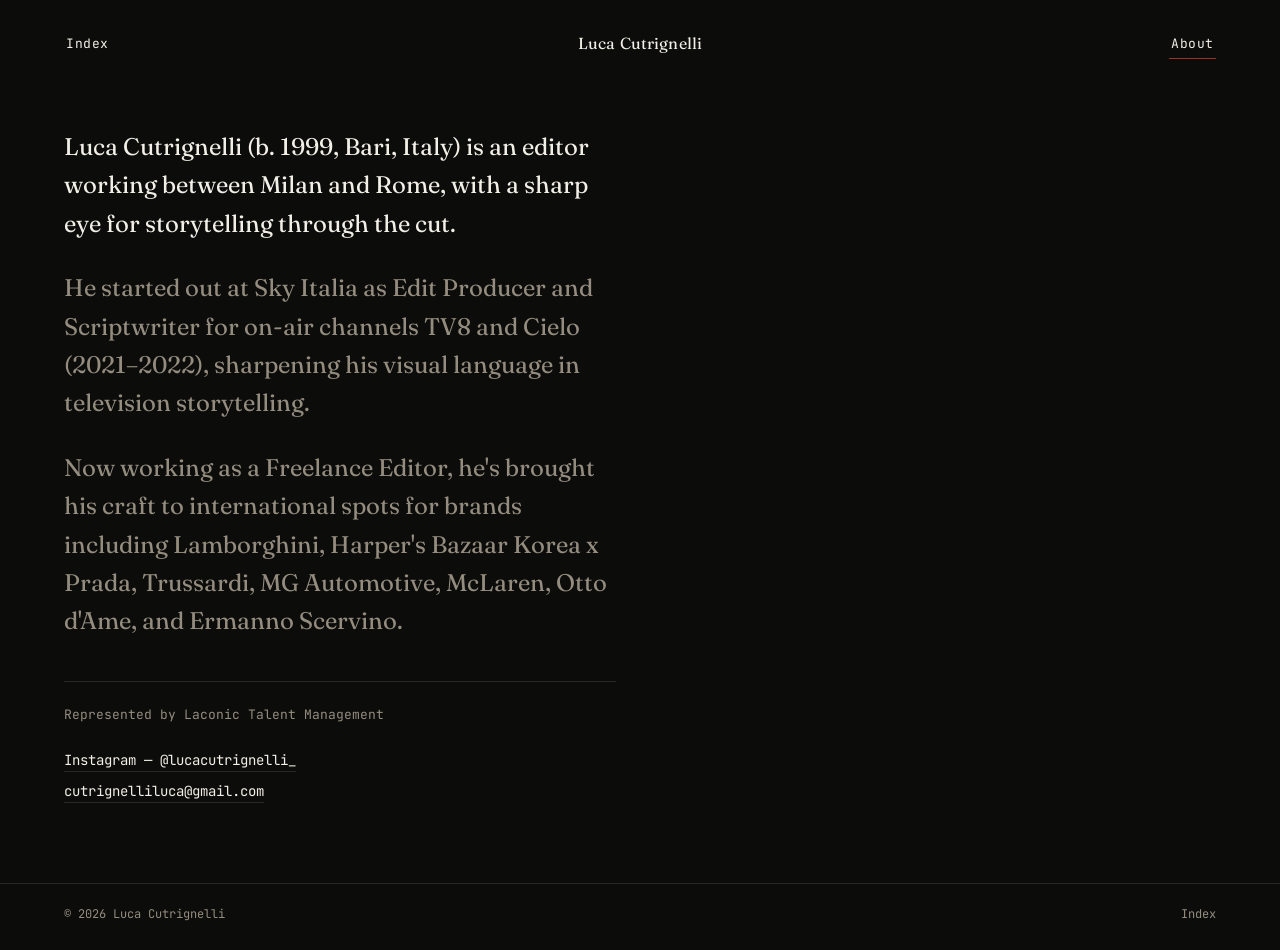
==== about.html @ c06a1e19 "Add files via upload" ====
<!DOCTYPE html>
<html lang="en">
<head>
<meta charset="UTF-8">
<meta name="viewport" content="width=device-width, initial-scale=1, viewport-fit=cover">
<title>About — Luca Cutrignelli</title>
<meta name="description" content="Luca Cutrignelli (b. 1999, Bari, Italy) is a video editor working between Milan and Rome.">
<link rel="preconnect" href="https://fonts.googleapis.com">
<link rel="preconnect" href="https://fonts.gstatic.com" crossorigin>
<link href="https://fonts.googleapis.com/css2?family=Fraunces:opsz,wght@9..144,400;9..144,500&family=JetBrains+Mono:wght@400;500&display=swap" rel="stylesheet">
<link rel="stylesheet" href="styles.css">
</head>
<body>

<header class="nav">
  <a class="nav-link" href="work.html">Index</a>
  <a class="nav-name" href="index.html">Luca Cutrignelli</a>
  <a class="nav-link is-active" href="about.html">About</a>
</header>

<main class="about-page">
  <div class="about-wrap">

    <div class="about-bio">
      <p>Luca Cutrignelli (b. 1999, Bari, Italy) is an editor working between Milan and Rome, with a sharp eye for storytelling through the cut.</p>

      <p class="dim">He started out at Sky Italia as Edit Producer and Scriptwriter for on-air channels TV8 and Cielo (2021–2022), sharpening his visual language in television storytelling.</p>

      <p class="dim">Now working as a Freelance Editor, he's brought his craft to international spots for brands including Lamborghini, Harper's Bazaar Korea x Prada, Trussardi, MG Automotive, McLaren, Otto d'Ame, and Ermanno Scervino.</p>
    </div>

    <div class="about-rep">Represented by Laconic Talent Management</div>

    <div class="about-contact">
      <a href="https://www.instagram.com/lucacutrignelli_" target="_blank" rel="noopener">Instagram — @lucacutrignelli_</a>
      <a href="mailto:cutrignelliluca@gmail.com">cutrignelliluca@gmail.com</a>
    </div>

  </div>

  <footer class="site-footer">
    <span>© 2026 Luca Cutrignelli</span>
    <span>
      <a href="work.html">Index</a>
    </span>
  </footer>
</main>

</body>
</html>
---- styles.css ----
/* ============================================================
   Luca Cutrignelli — Portfolio
   Design tokens
   ============================================================ */

:root {
  --bg: #0c0c0b;
  --fg: #f2efe7;
  --muted: #948d7f;
  --muted-dim: #605a4d;
  --rule: #2a2822;
  --accent: #9a3324;

  --serif: "Fraunces", Georgia, "Times New Roman", serif;
  --mono: "JetBrains Mono", "SFMono-Regular", Consolas, "Liberation Mono", monospace;

  --nav-h: 88px;
  --side-pad: clamp(20px, 5vw, 64px);
}

* { box-sizing: border-box; }

html { scroll-behavior: smooth; }

body {
  margin: 0;
  background: var(--bg);
  color: var(--fg);
  font-family: var(--mono);
  -webkit-font-smoothing: antialiased;
}

a { color: inherit; text-decoration: none; }

img { max-width: 100%; display: block; }

::selection { background: var(--accent); color: var(--fg); }

@media (prefers-reduced-motion: reduce) {
  *, *::before, *::after { animation-duration: 0.01ms !important; transition-duration: 0.01ms !important; }
}

/* ---------- Nav ---------- */

.nav {
  position: fixed;
  top: 0; left: 0; right: 0;
  height: var(--nav-h);
  display: flex;
  align-items: center;
  justify-content: space-between;
  padding: 0 var(--side-pad);
  z-index: 50;
  font-family: var(--mono);
  font-size: 13px;
  letter-spacing: 0.04em;
}

.nav-link {
  color: var(--fg);
  padding: 6px 2px;
  border-bottom: 1px solid transparent;
  transition: border-color 0.2s ease, color 0.2s ease;
}

.nav-link:hover,
.nav-link.is-active {
  border-color: var(--accent);
  color: var(--fg);
}

.nav-name {
  font-family: var(--serif);
  font-size: 16px;
  letter-spacing: 0.01em;
  text-align: center;
  line-height: 1.2;
}

/* ---------- Footer ---------- */

.site-footer {
  position: relative;
  display: flex;
  align-items: center;
  justify-content: space-between;
  padding: 22px var(--side-pad) 28px;
  font-family: var(--mono);
  font-size: 12px;
  color: var(--muted);
  border-top: 1px solid var(--rule);
}

.site-footer a { color: var(--muted); transition: color 0.2s ease; }
.site-footer a:hover { color: var(--fg); }

.site-footer .sep { color: var(--muted-dim); margin: 0 10px; }

/* ============================================================
   HOME
   ============================================================ */

.hero {
  position: relative;
  width: 100%;
  height: 100svh;
  overflow: hidden;
  background: #000;
}

.hero-video-wrap {
  position: absolute;
  inset: 0;
  overflow: hidden;
}

.hero-video-wrap iframe {
  position: absolute;
  top: 50%;
  left: 50%;
  width: 177.78vh;
  height: 100vh;
  min-width: 100vw;
  min-height: 56.25vw;
  transform: translate(-50%, -50%);
  pointer-events: none;
  border: 0;
}

.hero-scrim {
  position: absolute;
  inset: 0;
  background:
    linear-gradient(180deg, rgba(12,12,11,0.65) 0%, rgba(12,12,11,0.05) 22%, rgba(12,12,11,0.05) 70%, rgba(12,12,11,0.75) 100%);
  pointer-events: none;
}

.hero-center {
  position: relative;
  height: 100%;
  display: flex;
  flex-direction: column;
  align-items: center;
  justify-content: center;
  text-align: center;
  padding: 0 24px;
}

.hero-name {
  font-family: var(--serif);
  font-weight: 500;
  font-size: clamp(34px, 7vw, 74px);
  letter-spacing: 0.005em;
  line-height: 1.05;
}

.hero-role {
  margin-top: 14px;
  font-family: var(--mono);
  font-size: 13px;
  letter-spacing: 0.06em;
  color: var(--muted);
}

.hero-social {
  position: absolute;
  bottom: 26px;
  left: 0; right: 0;
  display: flex;
  justify-content: center;
  gap: 18px;
  font-size: 12px;
  letter-spacing: 0.04em;
  color: var(--muted);
}

.hero-social a { transition: color 0.2s ease; }
.hero-social a:hover { color: var(--fg); }

/* ============================================================
   WORK INDEX
   ============================================================ */

.index-page { padding-top: calc(var(--nav-h) + 24px); min-height: 100svh; display: flex; flex-direction: column; }

.index-intro {
  padding: 8px var(--side-pad) 32px;
  max-width: 640px;
  font-family: var(--serif);
  font-size: clamp(18px, 2.4vw, 24px);
  color: var(--muted);
  line-height: 1.5;
}

.work-list {
  flex: 1;
  border-top: 1px solid var(--rule);
}

.work-row {
  position: relative;
  display: grid;
  grid-template-columns: 56px 1fr auto;
  align-items: center;
  gap: 24px;
  padding: 30px var(--side-pad);
  border-bottom: 1px solid var(--rule);
  overflow: hidden;
}

.work-row:hover .work-title { color: var(--fg); }
.work-row:hover .work-preview { opacity: 1; transform: translateY(-50%) scale(1); }

.work-num {
  font-family: var(--mono);
  font-size: 13px;
  color: var(--muted-dim);
}

.work-main { min-width: 0; }

.work-title {
  font-family: var(--serif);
  font-size: clamp(24px, 4.4vw, 44px);
  line-height: 1.15;
  color: var(--muted);
  transition: color 0.25s ease;
}

.work-client {
  margin-top: 6px;
  font-family: var(--mono);
  font-size: 12px;
  letter-spacing: 0.05em;
  color: var(--muted-dim);
}

.work-year {
  font-family: var(--mono);
  font-size: 12px;
  color: var(--muted-dim);
  white-space: nowrap;
}

.work-preview {
  position: absolute;
  right: var(--side-pad);
  top: 50%;
  width: 200px;
  height: 120px;
  transform: translateY(-50%) scale(0.96);
  opacity: 0;
  transition: opacity 0.25s ease, transform 0.25s ease;
  background: #17150f center/cover no-repeat;
  pointer-events: none;
  z-index: 2;
}

@media (max-width: 720px) {
  .work-preview { display: none; }
  .work-row { grid-template-columns: 40px 1fr; }
  .work-year { display: none; }
}

/* ============================================================
   PROJECT PAGE
   ============================================================ */

.project-page { padding-top: var(--nav-h); }

.project-player {
  position: relative;
  width: 100%;
  aspect-ratio: 16 / 9;
  background: #000;
}

.project-player iframe {
  position: absolute;
  inset: 0;
  width: 100%;
  height: 100%;
  border: 0;
}

.project-head {
  padding: 40px var(--side-pad) 8px;
  border-bottom: 1px solid var(--rule);
}

.project-title {
  font-family: var(--serif);
  font-size: clamp(26px, 4vw, 42px);
  line-height: 1.15;
}

.project-meta {
  margin-top: 10px;
  padding-bottom: 32px;
  font-family: var(--mono);
  font-size: 12px;
  letter-spacing: 0.05em;
  color: var(--muted);
}

.credits {
  padding: 40px var(--side-pad);
  border-bottom: 1px solid var(--rule);
}

.credits-label {
  font-family: var(--mono);
  font-size: 12px;
  letter-spacing: 0.08em;
  color: var(--muted-dim);
  margin-bottom: 24px;
}

.credits-grid {
  display: grid;
  grid-template-columns: 160px 1fr;
  row-gap: 14px;
  max-width: 640px;
  font-size: 14px;
}

.credits-grid dt { color: var(--muted); font-family: var(--mono); }
.credits-grid dd { margin: 0; font-family: var(--serif); font-size: 16px; }

@media (max-width: 560px) {
  .credits-grid { grid-template-columns: 1fr; row-gap: 4px; }
  .credits-grid dt { margin-top: 10px; }
}

.project-nav {
  display: grid;
  grid-template-columns: 1fr 1fr;
}

.project-nav a {
  padding: 30px var(--side-pad);
  font-family: var(--mono);
  font-size: 12px;
  letter-spacing: 0.05em;
  color: var(--muted);
  transition: color 0.2s ease, background 0.2s ease;
}

.project-nav a:first-child { border-right: 1px solid var(--rule); }
.project-nav a:hover { color: var(--fg); background: #131210; }

.project-nav .dir-label { display: block; color: var(--muted-dim); margin-bottom: 8px; }
.project-nav .dir-title { display: block; font-family: var(--serif); font-size: 18px; color: var(--fg); }

/* ============================================================
   ABOUT
   ============================================================ */

.about-page { padding-top: calc(var(--nav-h) + 40px); min-height: 100svh; }

.about-wrap {
  max-width: 680px;
  padding: 0 var(--side-pad) 80px;
}

.about-bio p {
  font-family: var(--serif);
  font-size: clamp(19px, 2.6vw, 24px);
  line-height: 1.6;
  color: var(--fg);
  margin: 0 0 26px;
}

.about-bio p.dim { color: var(--muted); }

.about-rep {
  margin-top: 40px;
  padding-top: 24px;
  border-top: 1px solid var(--rule);
  font-family: var(--mono);
  font-size: 13px;
  color: var(--muted);
}

.about-contact {
  margin-top: 28px;
  display: flex;
  flex-direction: column;
  gap: 10px;
  font-family: var(--mono);
  font-size: 14px;
}

.about-contact a { color: var(--fg); border-bottom: 1px solid var(--rule); width: fit-content; padding-bottom: 2px; transition: border-color 0.2s ease; }
.about-contact a:hover { border-color: var(--accent); }
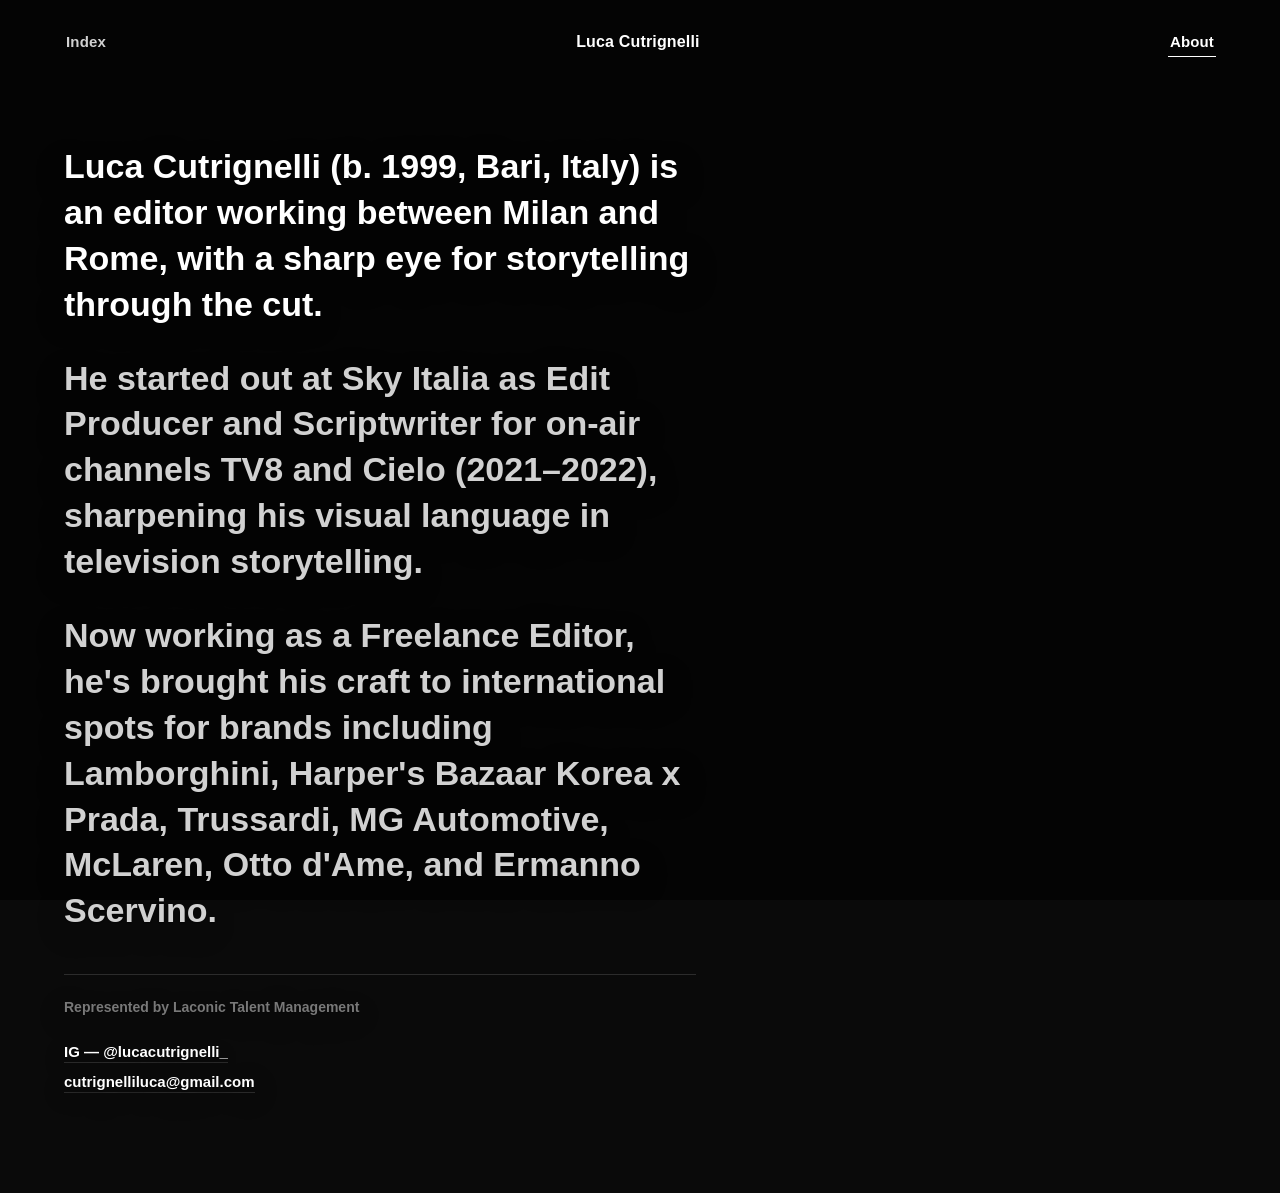
==== commit 26e1e3c6: "Add files via upload Update desig" ====
--- a/about.html
+++ b/about.html
@@ -5,12 +5,22 @@
 <meta name="viewport" content="width=device-width, initial-scale=1, viewport-fit=cover">
 <title>About — Luca Cutrignelli</title>
 <meta name="description" content="Luca Cutrignelli (b. 1999, Bari, Italy) is a video editor working between Milan and Rome.">
+<link rel="icon" href="favicon.png">
 <link rel="preconnect" href="https://fonts.googleapis.com">
 <link rel="preconnect" href="https://fonts.gstatic.com" crossorigin>
-<link href="https://fonts.googleapis.com/css2?family=Fraunces:opsz,wght@9..144,400;9..144,500&family=JetBrains+Mono:wght@400;500&display=swap" rel="stylesheet">
+<link href="https://fonts.googleapis.com/css2?family=Inter:wght@500;600;700;800;900&display=swap" rel="stylesheet">
 <link rel="stylesheet" href="styles.css">
 </head>
 <body>
+
+<div class="page-bg">
+  <iframe
+    src="https://www.youtube.com/embed/_Oqr3HmLpjU?autoplay=1&mute=1&loop=1&playlist=_Oqr3HmLpjU&controls=0&showinfo=0&rel=0&modestbranding=1&playsinline=1&iv_load_policy=3"
+    title="Background"
+    allow="autoplay; encrypted-media"
+    referrerpolicy="strict-origin-when-cross-origin">
+  </iframe>
+</div>
 
 <header class="nav">
   <a class="nav-link" href="work.html">Index</a>
@@ -22,28 +32,21 @@
   <div class="about-wrap">
 
     <div class="about-bio">
-      <p>Luca Cutrignelli (b. 1999, Bari, Italy) is an editor working between Milan and Rome, with a sharp eye for storytelling through the cut.</p>
+      <p class="legible">Luca Cutrignelli (b. 1999, Bari, Italy) is an editor working between Milan and Rome, with a sharp eye for storytelling through the cut.</p>
 
-      <p class="dim">He started out at Sky Italia as Edit Producer and Scriptwriter for on-air channels TV8 and Cielo (2021–2022), sharpening his visual language in television storytelling.</p>
+      <p class="dim legible">He started out at Sky Italia as Edit Producer and Scriptwriter for on-air channels TV8 and Cielo (2021–2022), sharpening his visual language in television storytelling.</p>
 
-      <p class="dim">Now working as a Freelance Editor, he's brought his craft to international spots for brands including Lamborghini, Harper's Bazaar Korea x Prada, Trussardi, MG Automotive, McLaren, Otto d'Ame, and Ermanno Scervino.</p>
+      <p class="dim legible">Now working as a Freelance Editor, he's brought his craft to international spots for brands including Lamborghini, Harper's Bazaar Korea x Prada, Trussardi, MG Automotive, McLaren, Otto d'Ame, and Ermanno Scervino.</p>
     </div>
 
-    <div class="about-rep">Represented by Laconic Talent Management</div>
+    <div class="about-rep legible">Represented by Laconic Talent Management</div>
 
     <div class="about-contact">
-      <a href="https://www.instagram.com/lucacutrignelli_" target="_blank" rel="noopener">Instagram — @lucacutrignelli_</a>
-      <a href="mailto:cutrignelliluca@gmail.com">cutrignelliluca@gmail.com</a>
+      <a class="legible" href="https://www.instagram.com/lucacutrignelli_" target="_blank" rel="noopener">IG — @lucacutrignelli_</a>
+      <a class="legible" href="mailto:cutrignelliluca@gmail.com">cutrignelliluca@gmail.com</a>
     </div>
 
   </div>
-
-  <footer class="site-footer">
-    <span>© 2026 Luca Cutrignelli</span>
-    <span>
-      <a href="work.html">Index</a>
-    </span>
-  </footer>
 </main>
 
 </body>
--- a/styles.css
+++ b/styles.css
@@ -4,17 +4,16 @@
    ============================================================ */
 
 :root {
-  --bg: #0c0c0b;
-  --fg: #f2efe7;
-  --muted: #948d7f;
-  --muted-dim: #605a4d;
-  --rule: #2a2822;
-  --accent: #9a3324;
-
-  --serif: "Fraunces", Georgia, "Times New Roman", serif;
-  --mono: "JetBrains Mono", "SFMono-Regular", Consolas, "Liberation Mono", monospace;
-
-  --nav-h: 88px;
+  --bg: #0a0a0a;
+  --fg: #ffffff;
+  --fg-soft: rgba(255,255,255,0.82);   /* transparent-but-legible text over video */
+  --fg-dim: rgba(255,255,255,0.46);    /* category labels, secondary rows */
+  --fg-faint: rgba(255,255,255,0.30);
+  --rule: rgba(255,255,255,0.14);
+
+  --font: "Helvetica Neue", Helvetica, Arial, "Inter", sans-serif;
+
+  --nav-h: 84px;
   --side-pad: clamp(20px, 5vw, 64px);
 }
 
@@ -26,21 +25,55 @@
   margin: 0;
   background: var(--bg);
   color: var(--fg);
-  font-family: var(--mono);
+  font-family: var(--font);
   -webkit-font-smoothing: antialiased;
 }
 
 a { color: inherit; text-decoration: none; }
-
 img { max-width: 100%; display: block; }
-
-::selection { background: var(--accent); color: var(--fg); }
+::selection { background: rgba(255,255,255,0.25); color: var(--fg); }
 
 @media (prefers-reduced-motion: reduce) {
   *, *::before, *::after { animation-duration: 0.01ms !important; transition-duration: 0.01ms !important; }
 }
 
-/* ---------- Nav ---------- */
+/* text-shadow helper: keeps semi-transparent text legible over any video frame */
+.legible {
+  text-shadow: 0 1px 2px rgba(0,0,0,0.5), 0 8px 30px rgba(0,0,0,0.45);
+}
+
+/* ---------- Fixed background video (used on Index + About) ---------- */
+
+.page-bg {
+  position: fixed;
+  inset: 0;
+  overflow: hidden;
+  z-index: -2;
+  background: #000;
+}
+
+.page-bg iframe {
+  position: absolute;
+  top: 50%;
+  left: 50%;
+  width: 177.78vh;
+  height: 100vh;
+  min-width: 100vw;
+  min-height: 56.25vw;
+  transform: translate(-50%, -50%);
+  pointer-events: none;
+  border: 0;
+}
+
+.page-bg::after {
+  content: "";
+  position: absolute;
+  inset: 0;
+  background: rgba(6,6,6,0.62);
+  z-index: -1;
+}
+
+/* ---------- Top nav (inner pages) ---------- */
 
 .nav {
   position: fixed;
@@ -51,13 +84,13 @@
   justify-content: space-between;
   padding: 0 var(--side-pad);
   z-index: 50;
-  font-family: var(--mono);
-  font-size: 13px;
-  letter-spacing: 0.04em;
+  font-size: 15px;
+  font-weight: 700;
+  letter-spacing: 0.01em;
 }
 
 .nav-link {
-  color: var(--fg);
+  color: var(--fg-soft);
   padding: 6px 2px;
   border-bottom: 1px solid transparent;
   transition: border-color 0.2s ease, color 0.2s ease;
@@ -65,12 +98,12 @@
 
 .nav-link:hover,
 .nav-link.is-active {
-  border-color: var(--accent);
+  border-color: var(--fg);
   color: var(--fg);
 }
 
 .nav-name {
-  font-family: var(--serif);
+  font-weight: 900;
   font-size: 16px;
   letter-spacing: 0.01em;
   text-align: center;
@@ -85,16 +118,15 @@
   align-items: center;
   justify-content: space-between;
   padding: 22px var(--side-pad) 28px;
-  font-family: var(--mono);
-  font-size: 12px;
-  color: var(--muted);
+  font-size: 13px;
+  font-weight: 600;
+  color: var(--fg-dim);
   border-top: 1px solid var(--rule);
 }
 
-.site-footer a { color: var(--muted); transition: color 0.2s ease; }
+.site-footer a { color: var(--fg-dim); transition: color 0.2s ease; }
 .site-footer a:hover { color: var(--fg); }
-
-.site-footer .sep { color: var(--muted-dim); margin: 0 10px; }
+.site-footer .sep { color: var(--fg-faint); margin: 0 10px; }
 
 /* ============================================================
    HOME
@@ -108,11 +140,7 @@
   background: #000;
 }
 
-.hero-video-wrap {
-  position: absolute;
-  inset: 0;
-  overflow: hidden;
-}
+.hero-video-wrap { position: absolute; inset: 0; overflow: hidden; }
 
 .hero-video-wrap iframe {
   position: absolute;
@@ -130,36 +158,47 @@
 .hero-scrim {
   position: absolute;
   inset: 0;
-  background:
-    linear-gradient(180deg, rgba(12,12,11,0.65) 0%, rgba(12,12,11,0.05) 22%, rgba(12,12,11,0.05) 70%, rgba(12,12,11,0.75) 100%);
+  background: linear-gradient(180deg, rgba(6,6,6,0.35) 0%, rgba(6,6,6,0.15) 30%, rgba(6,6,6,0.15) 70%, rgba(6,6,6,0.55) 100%);
   pointer-events: none;
 }
 
-.hero-center {
+/* single centered row: Index — Name — About, all at once, all big */
+.home-row {
   position: relative;
   height: 100%;
   display: flex;
-  flex-direction: column;
   align-items: center;
-  justify-content: center;
+  justify-content: space-between;
+  padding: 0 var(--side-pad);
   text-align: center;
-  padding: 0 24px;
-}
+}
+
+.home-link {
+  font-size: clamp(16px, 2.1vw, 22px);
+  font-weight: 700;
+  color: var(--fg-soft);
+  white-space: nowrap;
+  transition: color 0.2s ease;
+}
+
+.home-link:hover { color: var(--fg); }
+
+.home-center { flex: 1; padding: 0 20px; }
 
 .hero-name {
-  font-family: var(--serif);
-  font-weight: 500;
-  font-size: clamp(34px, 7vw, 74px);
-  letter-spacing: 0.005em;
+  font-weight: 900;
+  font-size: clamp(32px, 6.6vw, 68px);
+  letter-spacing: -0.01em;
   line-height: 1.05;
+  color: var(--fg-soft);
 }
 
 .hero-role {
-  margin-top: 14px;
-  font-family: var(--mono);
-  font-size: 13px;
-  letter-spacing: 0.06em;
-  color: var(--muted);
+  margin-top: 12px;
+  font-size: 14px;
+  font-weight: 600;
+  letter-spacing: 0.04em;
+  color: var(--fg-dim);
 }
 
 .hero-social {
@@ -169,9 +208,9 @@
   display: flex;
   justify-content: center;
   gap: 18px;
-  font-size: 12px;
-  letter-spacing: 0.04em;
-  color: var(--muted);
+  font-size: 13px;
+  font-weight: 700;
+  color: var(--fg-dim);
 }
 
 .hero-social a { transition: color 0.2s ease; }
@@ -181,92 +220,88 @@
    WORK INDEX
    ============================================================ */
 
-.index-page { padding-top: calc(var(--nav-h) + 24px); min-height: 100svh; display: flex; flex-direction: column; }
-
-.index-intro {
-  padding: 8px var(--side-pad) 32px;
-  max-width: 640px;
-  font-family: var(--serif);
-  font-size: clamp(18px, 2.4vw, 24px);
-  color: var(--muted);
-  line-height: 1.5;
-}
-
-.work-list {
-  flex: 1;
+.index-page {
+  position: relative;
+  padding-top: calc(var(--nav-h) + 20px);
+  min-height: 100svh;
+}
+
+.category {
+  position: relative;
+  display: grid;
+  grid-template-columns: minmax(120px, 200px) 1fr;
+  gap: 24px;
+  padding: 10px var(--side-pad) 56px;
   border-top: 1px solid var(--rule);
-}
-
-.work-row {
-  position: relative;
-  display: grid;
-  grid-template-columns: 56px 1fr auto;
-  align-items: center;
-  gap: 24px;
-  padding: 30px var(--side-pad);
+  /* curtain-rise entrance */
+  animation: rise 0.7s cubic-bezier(.2,.8,.2,1) both;
+}
+
+.category:nth-of-type(1) { animation-delay: 0.05s; }
+.category:nth-of-type(2) { animation-delay: 0.15s; }
+.category:nth-of-type(3) { animation-delay: 0.25s; }
+
+@keyframes rise {
+  from { opacity: 0; transform: translateY(28px); }
+  to   { opacity: 1; transform: translateY(0); }
+}
+
+.category-label {
+  position: sticky;
+  top: calc(var(--nav-h) + 26px);
+  align-self: start;
+  font-size: 13px;
+  font-weight: 700;
+  letter-spacing: 0.04em;
+  color: var(--fg-dim);
+  padding-top: 30px;
+}
+
+.entry-list { display: flex; flex-direction: column; }
+
+.entry {
+  padding: 22px 0;
   border-bottom: 1px solid var(--rule);
-  overflow: hidden;
-}
-
-.work-row:hover .work-title { color: var(--fg); }
-.work-row:hover .work-preview { opacity: 1; transform: translateY(-50%) scale(1); }
-
-.work-num {
-  font-family: var(--mono);
-  font-size: 13px;
-  color: var(--muted-dim);
-}
-
-.work-main { min-width: 0; }
-
-.work-title {
-  font-family: var(--serif);
-  font-size: clamp(24px, 4.4vw, 44px);
+}
+
+.entry:first-child { padding-top: 30px; }
+
+.entry-title {
+  font-weight: 800;
+  font-size: clamp(22px, 3.6vw, 38px);
   line-height: 1.15;
-  color: var(--muted);
-  transition: color 0.25s ease;
-}
-
-.work-client {
-  margin-top: 6px;
-  font-family: var(--mono);
-  font-size: 12px;
-  letter-spacing: 0.05em;
-  color: var(--muted-dim);
-}
-
-.work-year {
-  font-family: var(--mono);
-  font-size: 12px;
-  color: var(--muted-dim);
-  white-space: nowrap;
-}
-
-.work-preview {
-  position: absolute;
-  right: var(--side-pad);
-  top: 50%;
-  width: 200px;
-  height: 120px;
-  transform: translateY(-50%) scale(0.96);
-  opacity: 0;
-  transition: opacity 0.25s ease, transform 0.25s ease;
-  background: #17150f center/cover no-repeat;
-  pointer-events: none;
-  z-index: 2;
-}
-
-@media (max-width: 720px) {
-  .work-preview { display: none; }
-  .work-row { grid-template-columns: 40px 1fr; }
-  .work-year { display: none; }
+  color: var(--fg-soft);
+  transition: color 0.2s ease;
+}
+
+.entry:hover .entry-title { color: var(--fg); }
+
+.entry-meta {
+  margin-top: 8px;
+  font-size: 13px;
+  font-weight: 600;
+  letter-spacing: 0.02em;
+  color: var(--fg-dim);
+}
+
+.entry-empty {
+  padding: 30px 0;
+  font-size: 14px;
+  font-weight: 600;
+  color: var(--fg-faint);
+  font-style: italic;
+}
+
+@media (max-width: 680px) {
+  .category { grid-template-columns: 1fr; gap: 6px; }
+  .category-label { position: static; padding-top: 0; }
 }
 
 /* ============================================================
    PROJECT PAGE
    ============================================================ */
 
-.project-page { padding-top: var(--nav-h); }
+.project-page { padding-top: var(--nav-h); background: var(--bg); }
 
 .project-player {
   position: relative;
@@ -276,11 +311,7 @@
 }
 
 .project-player iframe {
-  position: absolute;
-  inset: 0;
-  width: 100%;
-  height: 100%;
-  border: 0;
+  position: absolute; inset: 0; width: 100%; height: 100%; border: 0;
 }
 
 .project-head {
@@ -289,7 +320,7 @@
 }
 
 .project-title {
-  font-family: var(--serif);
+  font-weight: 900;
   font-size: clamp(26px, 4vw, 42px);
   line-height: 1.15;
 }
@@ -297,24 +328,37 @@
 .project-meta {
   margin-top: 10px;
   padding-bottom: 32px;
-  font-family: var(--mono);
+  font-size: 13px;
+  font-weight: 700;
+  letter-spacing: 0.03em;
+  color: var(--fg-dim);
+}
+
+.synopsis {
+  padding: 8px var(--side-pad) 40px;
+  border-bottom: 1px solid var(--rule);
+  max-width: 720px;
+}
+
+.synopsis-label,
+.credits-label {
   font-size: 12px;
-  letter-spacing: 0.05em;
-  color: var(--muted);
-}
-
-.credits {
-  padding: 40px var(--side-pad);
-  border-bottom: 1px solid var(--rule);
-}
-
-.credits-label {
-  font-family: var(--mono);
-  font-size: 12px;
+  font-weight: 700;
   letter-spacing: 0.08em;
-  color: var(--muted-dim);
-  margin-bottom: 24px;
-}
+  color: var(--fg-dim);
+  margin-bottom: 18px;
+}
+
+.synopsis-text {
+  font-size: 16px;
+  font-weight: 500;
+  line-height: 1.6;
+  color: var(--fg-soft);
+}
+
+.synopsis-text.placeholder { color: var(--fg-faint); font-style: italic; }
+
+.credits { padding: 40px var(--side-pad); border-bottom: 1px solid var(--rule); }
 
 .credits-grid {
   display: grid;
@@ -324,62 +368,86 @@
   font-size: 14px;
 }
 
-.credits-grid dt { color: var(--muted); font-family: var(--mono); }
-.credits-grid dd { margin: 0; font-family: var(--serif); font-size: 16px; }
+.credits-grid dt { color: var(--fg-dim); font-weight: 700; }
+.credits-grid dd { margin: 0; font-weight: 800; font-size: 16px; }
 
 @media (max-width: 560px) {
   .credits-grid { grid-template-columns: 1fr; row-gap: 4px; }
   .credits-grid dt { margin-top: 10px; }
 }
 
-.project-nav {
-  display: grid;
-  grid-template-columns: 1fr 1fr;
-}
+.project-nav { display: grid; grid-template-columns: 1fr 1fr; }
 
 .project-nav a {
   padding: 30px var(--side-pad);
-  font-family: var(--mono);
-  font-size: 12px;
-  letter-spacing: 0.05em;
-  color: var(--muted);
+  font-size: 13px;
+  font-weight: 700;
+  letter-spacing: 0.02em;
+  color: var(--fg-dim);
   transition: color 0.2s ease, background 0.2s ease;
 }
 
 .project-nav a:first-child { border-right: 1px solid var(--rule); }
-.project-nav a:hover { color: var(--fg); background: #131210; }
-
-.project-nav .dir-label { display: block; color: var(--muted-dim); margin-bottom: 8px; }
-.project-nav .dir-title { display: block; font-family: var(--serif); font-size: 18px; color: var(--fg); }
+.project-nav a:hover { color: var(--fg); background: #131313; }
+.project-nav .dir-label { display: block; color: var(--fg-faint); margin-bottom: 8px; }
+.project-nav .dir-title { display: block; font-weight: 900; font-size: 18px; color: var(--fg); }
+
+/* fixed side arrows — jump to prev/next project from anywhere on the page */
+.side-arrow {
+  position: fixed;
+  top: 50%;
+  transform: translateY(-50%);
+  z-index: 40;
+  width: 44px; height: 44px;
+  display: flex; align-items: center; justify-content: center;
+  border-radius: 999px;
+  background: rgba(255,255,255,0.06);
+  border: 1px solid var(--rule);
+  color: var(--fg-soft);
+  font-size: 20px;
+  backdrop-filter: blur(6px);
+  transition: background 0.2s ease, color 0.2s ease;
+}
+
+.side-arrow:hover { background: rgba(255,255,255,0.14); color: var(--fg); }
+.side-arrow-left { left: 16px; }
+.side-arrow-right { right: 16px; }
+
+@media (max-width: 640px) {
+  .side-arrow { width: 36px; height: 36px; font-size: 16px; }
+}
 
 /* ============================================================
    ABOUT
    ============================================================ */
 
-.about-page { padding-top: calc(var(--nav-h) + 40px); min-height: 100svh; }
-
-.about-wrap {
-  max-width: 680px;
-  padding: 0 var(--side-pad) 80px;
-}
+.about-page {
+  position: relative;
+  padding-top: calc(var(--nav-h) + 60px);
+  min-height: 100svh;
+  display: flex;
+  align-items: center;
+}
+
+.about-wrap { max-width: 760px; padding: 0 var(--side-pad) 100px; }
 
 .about-bio p {
-  font-family: var(--serif);
-  font-size: clamp(19px, 2.6vw, 24px);
-  line-height: 1.6;
+  font-weight: 800;
+  font-size: clamp(22px, 3.4vw, 34px);
+  line-height: 1.35;
   color: var(--fg);
-  margin: 0 0 26px;
-}
-
-.about-bio p.dim { color: var(--muted); }
+  margin: 0 0 28px;
+}
+
+.about-bio p.dim { color: var(--fg-soft); font-weight: 700; }
 
 .about-rep {
   margin-top: 40px;
   padding-top: 24px;
   border-top: 1px solid var(--rule);
-  font-family: var(--mono);
-  font-size: 13px;
-  color: var(--muted);
+  font-size: 14px;
+  font-weight: 700;
+  color: var(--fg-dim);
 }
 
 .about-contact {
@@ -387,9 +455,16 @@
   display: flex;
   flex-direction: column;
   gap: 10px;
-  font-family: var(--mono);
-  font-size: 14px;
-}
-
-.about-contact a { color: var(--fg); border-bottom: 1px solid var(--rule); width: fit-content; padding-bottom: 2px; transition: border-color 0.2s ease; }
-.about-contact a:hover { border-color: var(--accent); }
+  font-size: 15px;
+  font-weight: 700;
+}
+
+.about-contact a {
+  color: var(--fg);
+  border-bottom: 1px solid var(--rule);
+  width: fit-content;
+  padding-bottom: 2px;
+  transition: border-color 0.2s ease;
+}
+
+.about-contact a:hover { border-color: var(--fg); }
